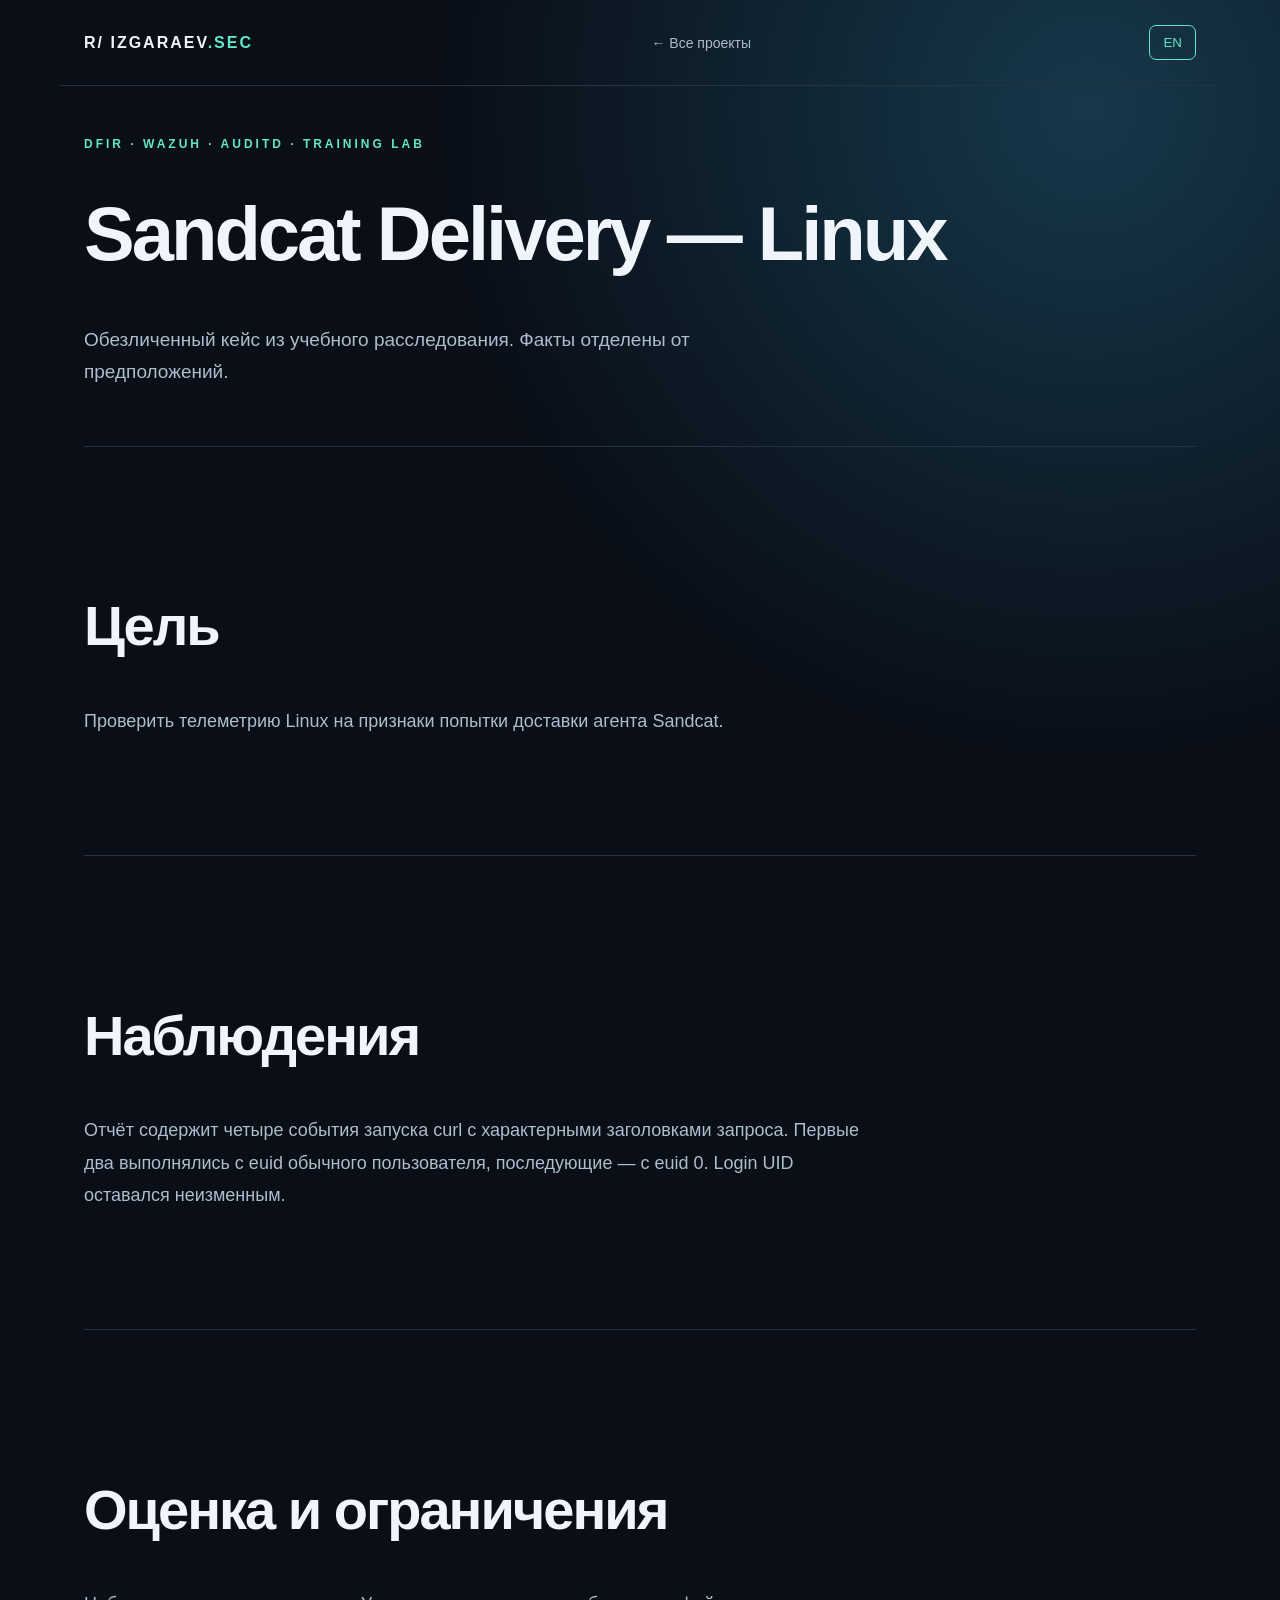
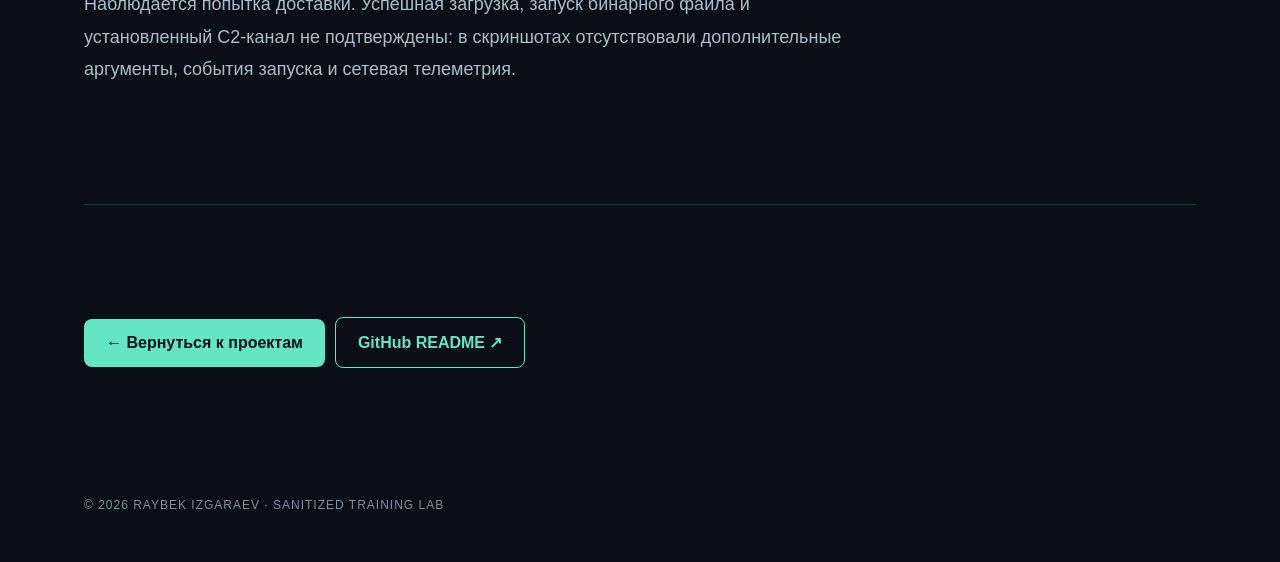
==== projects/linux-sandcat/index.html @ 3a31ad46 "Add bilingual HTML case study for linux-sandcat" ====
<!doctype html><html lang="ru"><head><meta charset="utf-8"><meta name="viewport" content="width=device-width,initial-scale=1"><title>Sandcat Delivery — Linux | Raybek Izgaraev</title><link rel="stylesheet" href="../../assets/style.css"></head><body><header><a class="brand" href="../../index.html">R/ IZGARAEV<span>.SEC</span></a><nav><a href="../../index.html#projects" data-ru="← Все проекты" data-en="← All projects">← Все проекты</a></nav><button id="lang" aria-label="Switch language">EN</button></header><main><div class="hero" style="min-height:360px"><p class="eyebrow">DFIR · WAZUH · AUDITD · TRAINING LAB</p><h1 style="font-size:clamp(40px,6vw,76px);letter-spacing:-3px;line-height:1.08">Sandcat Delivery — Linux</h1><p class="lead" data-ru="Обезличенный кейс из учебного расследования. Факты отделены от предположений." data-en="Sanitized training investigation. Observations are separated from assumptions.">Обезличенный кейс из учебного расследования. Факты отделены от предположений.</p></div><section><h2 data-ru="Цель" data-en="Objective">Цель</h2><p data-ru="Проверить телеметрию Linux на признаки попытки доставки агента Sandcat." data-en="Review Linux telemetry for indications of Sandcat delivery.">Проверить телеметрию Linux на признаки попытки доставки агента Sandcat.</p></section><section><h2 data-ru="Наблюдения" data-en="Observations">Наблюдения</h2><p data-ru="Отчёт содержит четыре события запуска curl с характерными заголовками запроса. Первые два выполнялись с euid обычного пользователя, последующие — с euid 0. Login UID оставался неизменным." data-en="The report documented four curl executions with Sandcat-related headers. Two had a regular-user effective UID and two had effective UID 0, with the login UID unchanged.">Отчёт содержит четыре события запуска curl с характерными заголовками запроса. Первые два выполнялись с euid обычного пользователя, последующие — с euid 0. Login UID оставался неизменным.</p></section><section><h2 data-ru="Оценка и ограничения" data-en="Assessment and limitations">Оценка и ограничения</h2><p data-ru="Наблюдается попытка доставки. Успешная загрузка, запуск бинарного файла и установленный C2-канал не подтверждены: в скриншотах отсутствовали дополнительные аргументы, события запуска и сетевая телеметрия." data-en="The evidence supports attempted delivery, not confirmed successful download, binary execution or an established C2 channel. Additional arguments, execution events and network telemetry were not present in the screenshots.">Наблюдается попытка доставки. Успешная загрузка, запуск бинарного файла и установленный C2-канал не подтверждены: в скриншотах отсутствовали дополнительные аргументы, события запуска и сетевая телеметрия.</p></section><section><a class="button" href="../../index.html#projects" data-ru="← Вернуться к проектам" data-en="← Back to projects">← Вернуться к проектам</a><a class="button secondary" href="https://github.com/Raibek012/cybersecurity-portfolio/blob/main/projects/linux-sandcat/README.md" target="_blank" rel="noopener">GitHub README ↗</a></section></main><footer>© 2026 RAYBEK IZGARAEV · SANITIZED TRAINING LAB</footer><script src="../../assets/site.js"></script></body></html>
---- assets/style.css ----
:root{color-scheme:dark;font-family:Inter,Segoe UI,Arial,sans-serif;background:#090e17;color:#f0f5fb;scroll-behavior:smooth}*{box-sizing:border-box}body{margin:0;background:radial-gradient(circle at 85% 5%,#16384a 0,transparent 28%),#090e17}a{color:inherit;text-decoration:none}header{max-width:1160px;margin:auto;padding:25px 24px;display:flex;align-items:center;justify-content:space-between;gap:16px;border-bottom:1px solid #273440}.brand{font-weight:900;letter-spacing:2px}.brand span,em,.eyebrow,.card b{color:#62e6c6}nav{display:flex;gap:23px;font-size:14px;color:#aebcc9}nav a:hover,a:hover{color:#62e6c6}button{background:transparent;border:1px solid #62e6c6;border-radius:7px;color:#62e6c6;padding:9px 13px;cursor:pointer}main{max-width:1160px;margin:auto;padding:0 24px}.hero{min-height:650px;display:flex;flex-direction:column;align-items:flex-start;justify-content:center}h1{font-size:clamp(64px,10vw,132px);line-height:.92;letter-spacing:-6px;margin:30px 0}em{font-style:normal}h2{font-size:clamp(32px,5vw,56px);letter-spacing:-2px;max-width:740px}.eyebrow{font-size:12px;letter-spacing:3px;font-weight:700}.role{font-size:clamp(16px,2.3vw,24px);font-weight:700}.lead{font-size:19px;line-height:1.7;max-width:680px;color:#acbdcc}.button{display:inline-block;margin:12px 10px 0 0;padding:15px 22px;border-radius:8px;background:#62e6c6;color:#09121b;font-weight:800}.button.secondary{background:transparent;color:#62e6c6;border:1px solid #62e6c6}section:not(.hero){padding:100px 0;border-top:1px solid #243342}section>p:not(.eyebrow){color:#acbdcc;line-height:1.8;max-width:780px;font-size:18px}.note{font-size:14px!important}.cards{display:grid;grid-template-columns:repeat(2,minmax(0,1fr));gap:18px}.card{border:1px solid #2a4250;background:#111d29;border-radius:13px;padding:30px;min-height:260px;display:flex;flex-direction:column;transition:transform .2s,border-color .2s}.card:hover{transform:translateY(-4px);border-color:#62e6c6}.card small{color:#62e6c6;letter-spacing:2px}.card h3{font-size:25px}.card p{color:#adbecd;line-height:1.6;flex:1}.card b{font-size:12px;letter-spacing:2px}.skills{display:grid;grid-template-columns:repeat(3,1fr);gap:18px}.skills p{padding:22px;border:1px solid #2a4250;border-radius:10px;line-height:1.8}footer{max-width:1160px;margin:auto;padding:30px 24px 50px;color:#7e91a0;font-size:12px;letter-spacing:1px}@media(max-width:720px){header{flex-wrap:wrap}nav{order:3;width:100%;justify-content:space-between;gap:8px;font-size:12px}h1{letter-spacing:-3px}.hero{min-height:550px}.cards,.skills{grid-template-columns:1fr}section:not(.hero){padding:65px 0}}
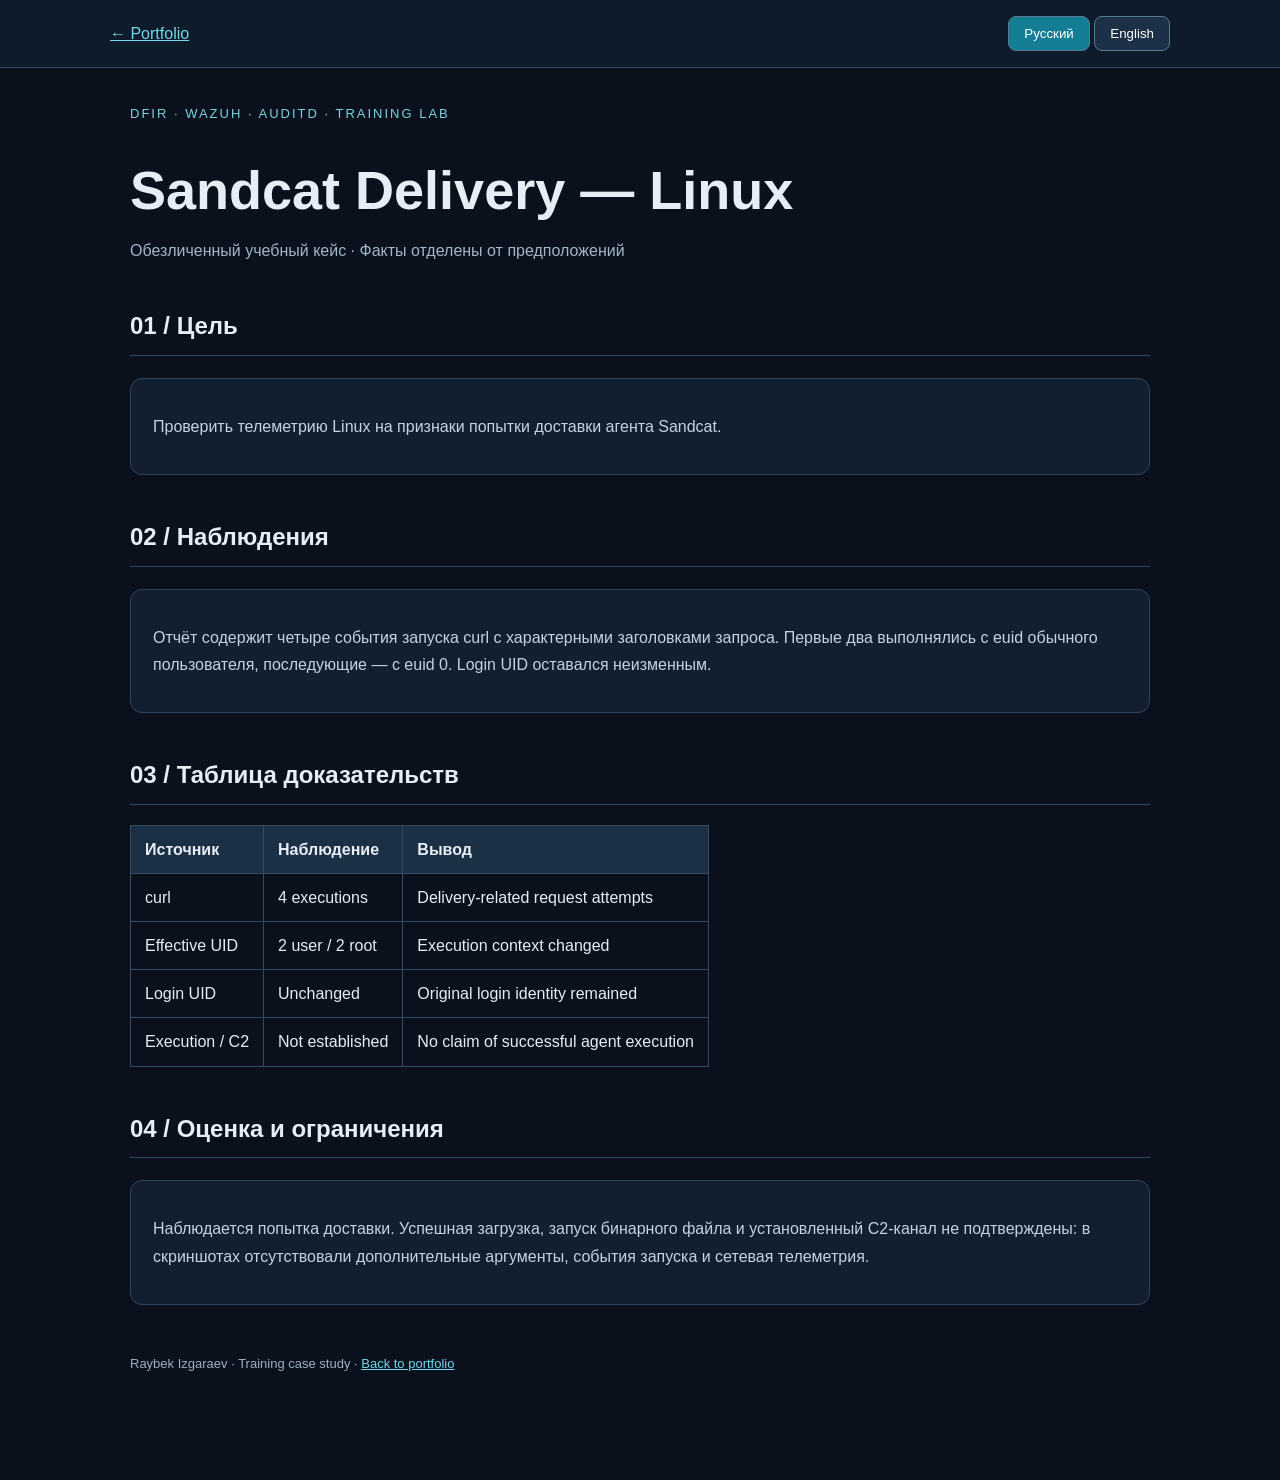
==== commit 9d8c8446: "Match Sandcat Delivery — Linux layout to bilingual Secure Enterprise Network case study" ====
--- a/projects/linux-sandcat/index.html
+++ b/projects/linux-sandcat/index.html
@@ -1 +1,3 @@
-<!doctype html><html lang="ru"><head><meta charset="utf-8"><meta name="viewport" content="width=device-width,initial-scale=1"><title>Sandcat Delivery — Linux | Raybek Izgaraev</title><link rel="stylesheet" href="../../assets/style.css"></head><body><header><a class="brand" href="../../index.html">R/ IZGARAEV<span>.SEC</span></a><nav><a href="../../index.html#projects" data-ru="← Все проекты" data-en="← All projects">← Все проекты</a></nav><button id="lang" aria-label="Switch language">EN</button></header><main><div class="hero" style="min-height:360px"><p class="eyebrow">DFIR · WAZUH · AUDITD · TRAINING LAB</p><h1 style="font-size:clamp(40px,6vw,76px);letter-spacing:-3px;line-height:1.08">Sandcat Delivery — Linux</h1><p class="lead" data-ru="Обезличенный кейс из учебного расследования. Факты отделены от предположений." data-en="Sanitized training investigation. Observations are separated from assumptions.">Обезличенный кейс из учебного расследования. Факты отделены от предположений.</p></div><section><h2 data-ru="Цель" data-en="Objective">Цель</h2><p data-ru="Проверить телеметрию Linux на признаки попытки доставки агента Sandcat." data-en="Review Linux telemetry for indications of Sandcat delivery.">Проверить телеметрию Linux на признаки попытки доставки агента Sandcat.</p></section><section><h2 data-ru="Наблюдения" data-en="Observations">Наблюдения</h2><p data-ru="Отчёт содержит четыре события запуска curl с характерными заголовками запроса. Первые два выполнялись с euid обычного пользователя, последующие — с euid 0. Login UID оставался неизменным." data-en="The report documented four curl executions with Sandcat-related headers. Two had a regular-user effective UID and two had effective UID 0, with the login UID unchanged.">Отчёт содержит четыре события запуска curl с характерными заголовками запроса. Первые два выполнялись с euid обычного пользователя, последующие — с euid 0. Login UID оставался неизменным.</p></section><section><h2 data-ru="Оценка и ограничения" data-en="Assessment and limitations">Оценка и ограничения</h2><p data-ru="Наблюдается попытка доставки. Успешная загрузка, запуск бинарного файла и установленный C2-канал не подтверждены: в скриншотах отсутствовали дополнительные аргументы, события запуска и сетевая телеметрия." data-en="The evidence supports attempted delivery, not confirmed successful download, binary execution or an established C2 channel. Additional arguments, execution events and network telemetry were not present in the screenshots.">Наблюдается попытка доставки. Успешная загрузка, запуск бинарного файла и установленный C2-канал не подтверждены: в скриншотах отсутствовали дополнительные аргументы, события запуска и сетевая телеметрия.</p></section><section><a class="button" href="../../index.html#projects" data-ru="← Вернуться к проектам" data-en="← Back to projects">← Вернуться к проектам</a><a class="button secondary" href="https://github.com/Raibek012/cybersecurity-portfolio/blob/main/projects/linux-sandcat/README.md" target="_blank" rel="noopener">GitHub README ↗</a></section></main><footer>© 2026 RAYBEK IZGARAEV · SANITIZED TRAINING LAB</footer><script src="../../assets/site.js"></script></body></html>+<!doctype html><html lang="ru"><head><meta charset="utf-8"><meta name="viewport" content="width=device-width,initial-scale=1"><title>Sandcat Delivery — Linux | Raibek012</title><style>
+:root{color-scheme:dark;font-family:Inter,Segoe UI,Arial,sans-serif;background:#0a111d;color:#e6edf5}*{box-sizing:border-box}body{margin:0}header{position:sticky;top:0;background:#101c2cee;border-bottom:1px solid #33455c;padding:16px max(20px,calc((100vw - 1060px)/2));display:flex;align-items:center;justify-content:space-between;gap:16px;z-index:2}a{color:#70d9eb}button{background:#1c3047;color:white;border:1px solid #587b90;border-radius:8px;padding:9px 15px;cursor:pointer}button.active{background:#147f94}main{max-width:1060px;margin:35px auto;padding:0 20px 70px;line-height:1.7}h1{font-size:clamp(32px,5vw,54px);line-height:1.1;margin-bottom:12px}h2{margin-top:42px;border-bottom:1px solid #30465b;padding-bottom:8px}h3{margin-top:26px}p{color:#c5d2df}.eyebrow{color:#79d4df;font-size:13px;letter-spacing:2px;text-transform:uppercase}.muted{color:#a2b6c8}.panel{border:1px solid #30465b;border-radius:12px;padding:18px 22px;background:#111f30;margin:22px 0}table{border-collapse:collapse;display:block;overflow-x:auto;width:100%}th,td{border:1px solid #344b61;padding:10px 14px;text-align:left}th{background:#1b3045}code{background:#21364b;padding:2px 5px;border-radius:4px}section[hidden]{display:none}.links{display:flex;flex-wrap:wrap;gap:12px}.links a{border:1px solid #426178;border-radius:8px;padding:9px 14px;text-decoration:none}footer{margin-top:48px;color:#9cb0c1;font-size:13px}li{margin:7px 0}
+</style></head><body><header><a href="../../index.html#projects">← Portfolio</a><div><button id="ru" class="active" onclick="lang('ru')">Русский</button> <button id="en" onclick="lang('en')">English</button></div></header><main><div class="eyebrow">DFIR · WAZUH · AUDITD · TRAINING LAB</div><h1>Sandcat Delivery — Linux</h1><section id="content-ru"><p class="muted">Обезличенный учебный кейс · Факты отделены от предположений</p><h2>01 / Цель</h2><div class="panel"><p>Проверить телеметрию Linux на признаки попытки доставки агента Sandcat.</p></div><h2>02 / Наблюдения</h2><div class="panel"><p>Отчёт содержит четыре события запуска curl с характерными заголовками запроса. Первые два выполнялись с euid обычного пользователя, последующие — с euid 0. Login UID оставался неизменным.</p></div><h2>03 / Таблица доказательств</h2><table><thead><tr><th>Источник</th><th>Наблюдение</th><th>Вывод</th></tr></thead><tbody><tr><td>curl</td><td>4 executions</td><td>Delivery-related request attempts</td></tr><tr><td>Effective UID</td><td>2 user / 2 root</td><td>Execution context changed</td></tr><tr><td>Login UID</td><td>Unchanged</td><td>Original login identity remained</td></tr><tr><td>Execution / C2</td><td>Not established</td><td>No claim of successful agent execution</td></tr></tbody></table><h2>04 / Оценка и ограничения</h2><div class="panel"><p>Наблюдается попытка доставки. Успешная загрузка, запуск бинарного файла и установленный C2-канал не подтверждены: в скриншотах отсутствовали дополнительные аргументы, события запуска и сетевая телеметрия.</p></div></section><section id="content-en" hidden><p class="muted">Sanitized training case study · Observations separated from assumptions</p><h2>01 / Objective</h2><div class="panel"><p>Review Linux telemetry for indications of Sandcat delivery.</p></div><h2>02 / Observations</h2><div class="panel"><p>The report documented four curl executions with Sandcat-related headers. Two had a regular-user effective UID and two had effective UID 0, with the login UID unchanged.</p></div><h2>03 / Evidence matrix</h2><table><thead><tr><th>Source</th><th>Observation</th><th>Assessment</th></tr></thead><tbody><tr><td>curl</td><td>4 executions</td><td>Delivery-related request attempts</td></tr><tr><td>Effective UID</td><td>2 user / 2 root</td><td>Execution context changed</td></tr><tr><td>Login UID</td><td>Unchanged</td><td>Original login identity remained</td></tr><tr><td>Execution / C2</td><td>Not established</td><td>No claim of successful agent execution</td></tr></tbody></table><h2>04 / Assessment and limitations</h2><div class="panel"><p>The evidence supports attempted delivery, not confirmed successful download, binary execution or an established C2 channel. Additional arguments, execution events and network telemetry were not present in the screenshots.</p></div></section><footer>Raybek Izgaraev · Training case study · <a href="../../index.html#projects">Back to portfolio</a></footer></main><script>function lang(l){document.getElementById('content-ru').hidden=l!=='ru';document.getElementById('content-en').hidden=l!=='en';document.getElementById('ru').classList.toggle('active',l==='ru');document.getElementById('en').classList.toggle('active',l==='en');document.documentElement.lang=l}</script></body></html>
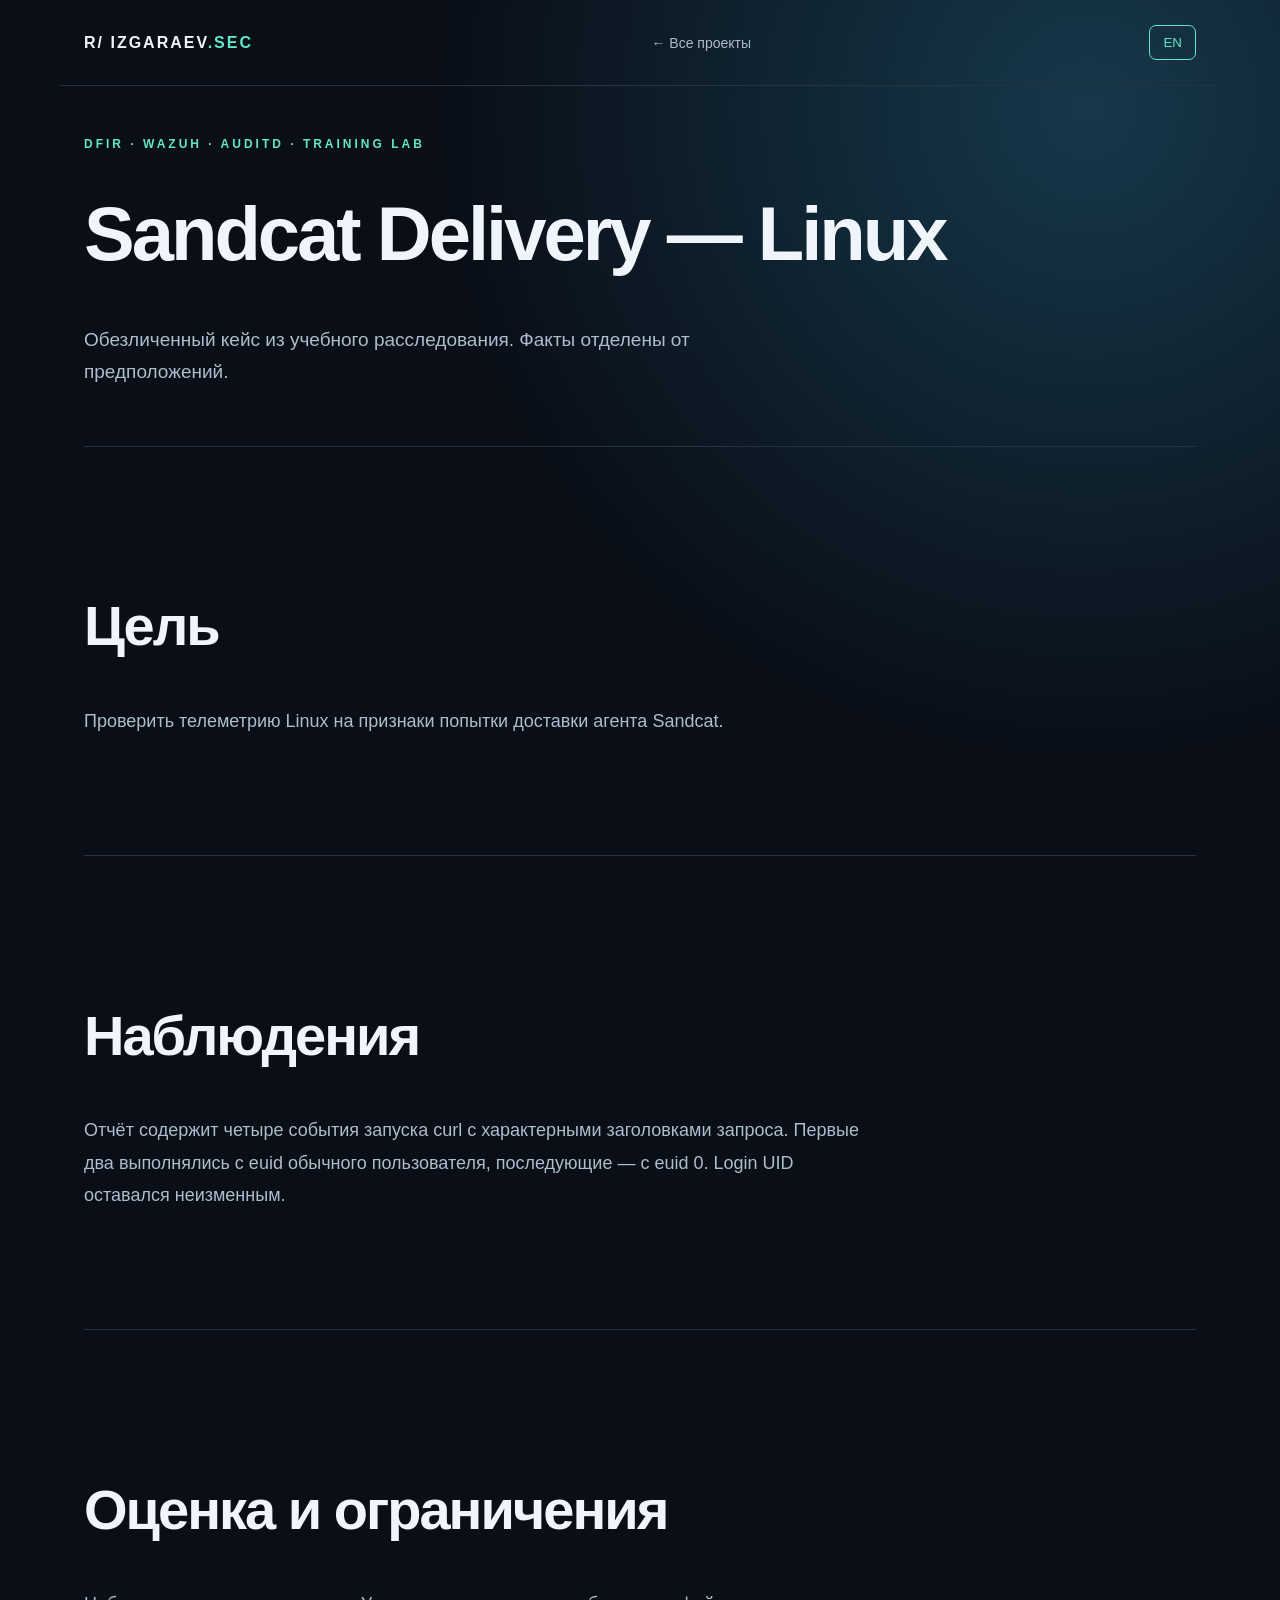
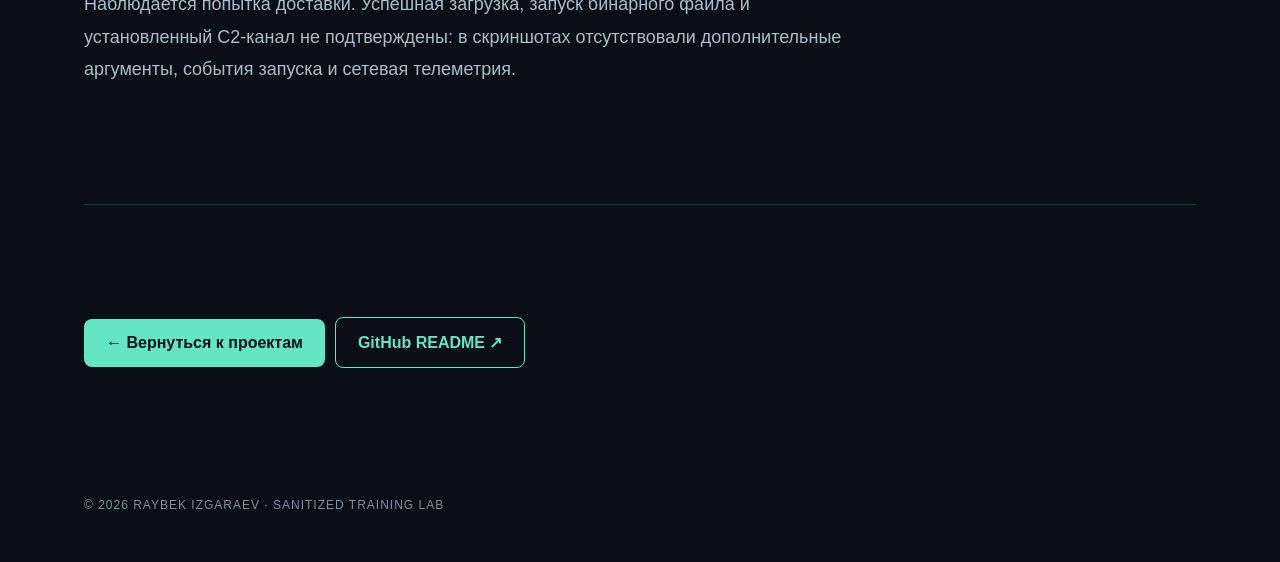
==== commit d69e2477: "Restore original portfolio layout and project navigation" ====
--- a/projects/linux-sandcat/index.html
+++ b/projects/linux-sandcat/index.html
@@ -1,3 +1 @@
-<!doctype html><html lang="ru"><head><meta charset="utf-8"><meta name="viewport" content="width=device-width,initial-scale=1"><title>Sandcat Delivery — Linux | Raibek012</title><style>
-:root{color-scheme:dark;font-family:Inter,Segoe UI,Arial,sans-serif;background:#0a111d;color:#e6edf5}*{box-sizing:border-box}body{margin:0}header{position:sticky;top:0;background:#101c2cee;border-bottom:1px solid #33455c;padding:16px max(20px,calc((100vw - 1060px)/2));display:flex;align-items:center;justify-content:space-between;gap:16px;z-index:2}a{color:#70d9eb}button{background:#1c3047;color:white;border:1px solid #587b90;border-radius:8px;padding:9px 15px;cursor:pointer}button.active{background:#147f94}main{max-width:1060px;margin:35px auto;padding:0 20px 70px;line-height:1.7}h1{font-size:clamp(32px,5vw,54px);line-height:1.1;margin-bottom:12px}h2{margin-top:42px;border-bottom:1px solid #30465b;padding-bottom:8px}h3{margin-top:26px}p{color:#c5d2df}.eyebrow{color:#79d4df;font-size:13px;letter-spacing:2px;text-transform:uppercase}.muted{color:#a2b6c8}.panel{border:1px solid #30465b;border-radius:12px;padding:18px 22px;background:#111f30;margin:22px 0}table{border-collapse:collapse;display:block;overflow-x:auto;width:100%}th,td{border:1px solid #344b61;padding:10px 14px;text-align:left}th{background:#1b3045}code{background:#21364b;padding:2px 5px;border-radius:4px}section[hidden]{display:none}.links{display:flex;flex-wrap:wrap;gap:12px}.links a{border:1px solid #426178;border-radius:8px;padding:9px 14px;text-decoration:none}footer{margin-top:48px;color:#9cb0c1;font-size:13px}li{margin:7px 0}
-</style></head><body><header><a href="../../index.html#projects">← Portfolio</a><div><button id="ru" class="active" onclick="lang('ru')">Русский</button> <button id="en" onclick="lang('en')">English</button></div></header><main><div class="eyebrow">DFIR · WAZUH · AUDITD · TRAINING LAB</div><h1>Sandcat Delivery — Linux</h1><section id="content-ru"><p class="muted">Обезличенный учебный кейс · Факты отделены от предположений</p><h2>01 / Цель</h2><div class="panel"><p>Проверить телеметрию Linux на признаки попытки доставки агента Sandcat.</p></div><h2>02 / Наблюдения</h2><div class="panel"><p>Отчёт содержит четыре события запуска curl с характерными заголовками запроса. Первые два выполнялись с euid обычного пользователя, последующие — с euid 0. Login UID оставался неизменным.</p></div><h2>03 / Таблица доказательств</h2><table><thead><tr><th>Источник</th><th>Наблюдение</th><th>Вывод</th></tr></thead><tbody><tr><td>curl</td><td>4 executions</td><td>Delivery-related request attempts</td></tr><tr><td>Effective UID</td><td>2 user / 2 root</td><td>Execution context changed</td></tr><tr><td>Login UID</td><td>Unchanged</td><td>Original login identity remained</td></tr><tr><td>Execution / C2</td><td>Not established</td><td>No claim of successful agent execution</td></tr></tbody></table><h2>04 / Оценка и ограничения</h2><div class="panel"><p>Наблюдается попытка доставки. Успешная загрузка, запуск бинарного файла и установленный C2-канал не подтверждены: в скриншотах отсутствовали дополнительные аргументы, события запуска и сетевая телеметрия.</p></div></section><section id="content-en" hidden><p class="muted">Sanitized training case study · Observations separated from assumptions</p><h2>01 / Objective</h2><div class="panel"><p>Review Linux telemetry for indications of Sandcat delivery.</p></div><h2>02 / Observations</h2><div class="panel"><p>The report documented four curl executions with Sandcat-related headers. Two had a regular-user effective UID and two had effective UID 0, with the login UID unchanged.</p></div><h2>03 / Evidence matrix</h2><table><thead><tr><th>Source</th><th>Observation</th><th>Assessment</th></tr></thead><tbody><tr><td>curl</td><td>4 executions</td><td>Delivery-related request attempts</td></tr><tr><td>Effective UID</td><td>2 user / 2 root</td><td>Execution context changed</td></tr><tr><td>Login UID</td><td>Unchanged</td><td>Original login identity remained</td></tr><tr><td>Execution / C2</td><td>Not established</td><td>No claim of successful agent execution</td></tr></tbody></table><h2>04 / Assessment and limitations</h2><div class="panel"><p>The evidence supports attempted delivery, not confirmed successful download, binary execution or an established C2 channel. Additional arguments, execution events and network telemetry were not present in the screenshots.</p></div></section><footer>Raybek Izgaraev · Training case study · <a href="../../index.html#projects">Back to portfolio</a></footer></main><script>function lang(l){document.getElementById('content-ru').hidden=l!=='ru';document.getElementById('content-en').hidden=l!=='en';document.getElementById('ru').classList.toggle('active',l==='ru');document.getElementById('en').classList.toggle('active',l==='en');document.documentElement.lang=l}</script></body></html>+<!doctype html><html lang="ru"><head><meta charset="utf-8"><meta name="viewport" content="width=device-width,initial-scale=1"><title>Sandcat Delivery — Linux | Raybek Izgaraev</title><link rel="stylesheet" href="../../assets/style.css"></head><body><header><a class="brand" href="../../index.html">R/ IZGARAEV<span>.SEC</span></a><nav><a href="../../index.html#projects" data-ru="← Все проекты" data-en="← All projects">← Все проекты</a></nav><button id="lang" aria-label="Switch language">EN</button></header><main><div class="hero" style="min-height:360px"><p class="eyebrow">DFIR · WAZUH · AUDITD · TRAINING LAB</p><h1 style="font-size:clamp(40px,6vw,76px);letter-spacing:-3px;line-height:1.08">Sandcat Delivery — Linux</h1><p class="lead" data-ru="Обезличенный кейс из учебного расследования. Факты отделены от предположений." data-en="Sanitized training investigation. Observations are separated from assumptions.">Обезличенный кейс из учебного расследования. Факты отделены от предположений.</p></div><section><h2 data-ru="Цель" data-en="Objective">Цель</h2><p data-ru="Проверить телеметрию Linux на признаки попытки доставки агента Sandcat." data-en="Review Linux telemetry for indications of Sandcat delivery.">Проверить телеметрию Linux на признаки попытки доставки агента Sandcat.</p></section><section><h2 data-ru="Наблюдения" data-en="Observations">Наблюдения</h2><p data-ru="Отчёт содержит четыре события запуска curl с характерными заголовками запроса. Первые два выполнялись с euid обычного пользователя, последующие — с euid 0. Login UID оставался неизменным." data-en="The report documented four curl executions with Sandcat-related headers. Two had a regular-user effective UID and two had effective UID 0, with the login UID unchanged.">Отчёт содержит четыре события запуска curl с характерными заголовками запроса. Первые два выполнялись с euid обычного пользователя, последующие — с euid 0. Login UID оставался неизменным.</p></section><section><h2 data-ru="Оценка и ограничения" data-en="Assessment and limitations">Оценка и ограничения</h2><p data-ru="Наблюдается попытка доставки. Успешная загрузка, запуск бинарного файла и установленный C2-канал не подтверждены: в скриншотах отсутствовали дополнительные аргументы, события запуска и сетевая телеметрия." data-en="The evidence supports attempted delivery, not confirmed successful download, binary execution or an established C2 channel. Additional arguments, execution events and network telemetry were not present in the screenshots.">Наблюдается попытка доставки. Успешная загрузка, запуск бинарного файла и установленный C2-канал не подтверждены: в скриншотах отсутствовали дополнительные аргументы, события запуска и сетевая телеметрия.</p></section><section><a class="button" href="../../index.html#projects" data-ru="← Вернуться к проектам" data-en="← Back to projects">← Вернуться к проектам</a><a class="button secondary" href="https://github.com/Raibek012/cybersecurity-portfolio/blob/main/projects/linux-sandcat/README.md" target="_blank" rel="noopener">GitHub README ↗</a></section></main><footer>© 2026 RAYBEK IZGARAEV · SANITIZED TRAINING LAB</footer><script src="../../assets/site.js"></script></body></html>
--- a/assets/style.css
+++ b/assets/style.css
@@ -0,0 +1 @@
+:root{color-scheme:dark;font-family:Inter,Segoe UI,Arial,sans-serif;background:#090e17;color:#f0f5fb;scroll-behavior:smooth}*{box-sizing:border-box}body{margin:0;background:radial-gradient(circle at 85% 5%,#16384a 0,transparent 28%),#090e17}a{color:inherit;text-decoration:none}header{max-width:1160px;margin:auto;padding:25px 24px;display:flex;align-items:center;justify-content:space-between;gap:16px;border-bottom:1px solid #273440}.brand{font-weight:900;letter-spacing:2px}.brand span,em,.eyebrow,.card b{color:#62e6c6}nav{display:flex;gap:23px;font-size:14px;color:#aebcc9}nav a:hover,a:hover{color:#62e6c6}button{background:transparent;border:1px solid #62e6c6;border-radius:7px;color:#62e6c6;padding:9px 13px;cursor:pointer}main{max-width:1160px;margin:auto;padding:0 24px}.hero{min-height:650px;display:flex;flex-direction:column;align-items:flex-start;justify-content:center}h1{font-size:clamp(64px,10vw,132px);line-height:.92;letter-spacing:-6px;margin:30px 0}em{font-style:normal}h2{font-size:clamp(32px,5vw,56px);letter-spacing:-2px;max-width:740px}.eyebrow{font-size:12px;letter-spacing:3px;font-weight:700}.role{font-size:clamp(16px,2.3vw,24px);font-weight:700}.lead{font-size:19px;line-height:1.7;max-width:680px;color:#acbdcc}.button{display:inline-block;margin:12px 10px 0 0;padding:15px 22px;border-radius:8px;background:#62e6c6;color:#09121b;font-weight:800}.button.secondary{background:transparent;color:#62e6c6;border:1px solid #62e6c6}section:not(.hero){padding:100px 0;border-top:1px solid #243342}section>p:not(.eyebrow){color:#acbdcc;line-height:1.8;max-width:780px;font-size:18px}.note{font-size:14px!important}.cards{display:grid;grid-template-columns:repeat(2,minmax(0,1fr));gap:18px}.card{border:1px solid #2a4250;background:#111d29;border-radius:13px;padding:30px;min-height:260px;display:flex;flex-direction:column;transition:transform .2s,border-color .2s}.card:hover{transform:translateY(-4px);border-color:#62e6c6}.card small{color:#62e6c6;letter-spacing:2px}.card h3{font-size:25px}.card p{color:#adbecd;line-height:1.6;flex:1}.card b{font-size:12px;letter-spacing:2px}.skills{display:grid;grid-template-columns:repeat(3,1fr);gap:18px}.skills p{padding:22px;border:1px solid #2a4250;border-radius:10px;line-height:1.8}footer{max-width:1160px;margin:auto;padding:30px 24px 50px;color:#7e91a0;font-size:12px;letter-spacing:1px}@media(max-width:720px){header{flex-wrap:wrap}nav{order:3;width:100%;justify-content:space-between;gap:8px;font-size:12px}h1{letter-spacing:-3px}.hero{min-height:550px}.cards,.skills{grid-template-columns:1fr}section:not(.hero){padding:65px 0}}
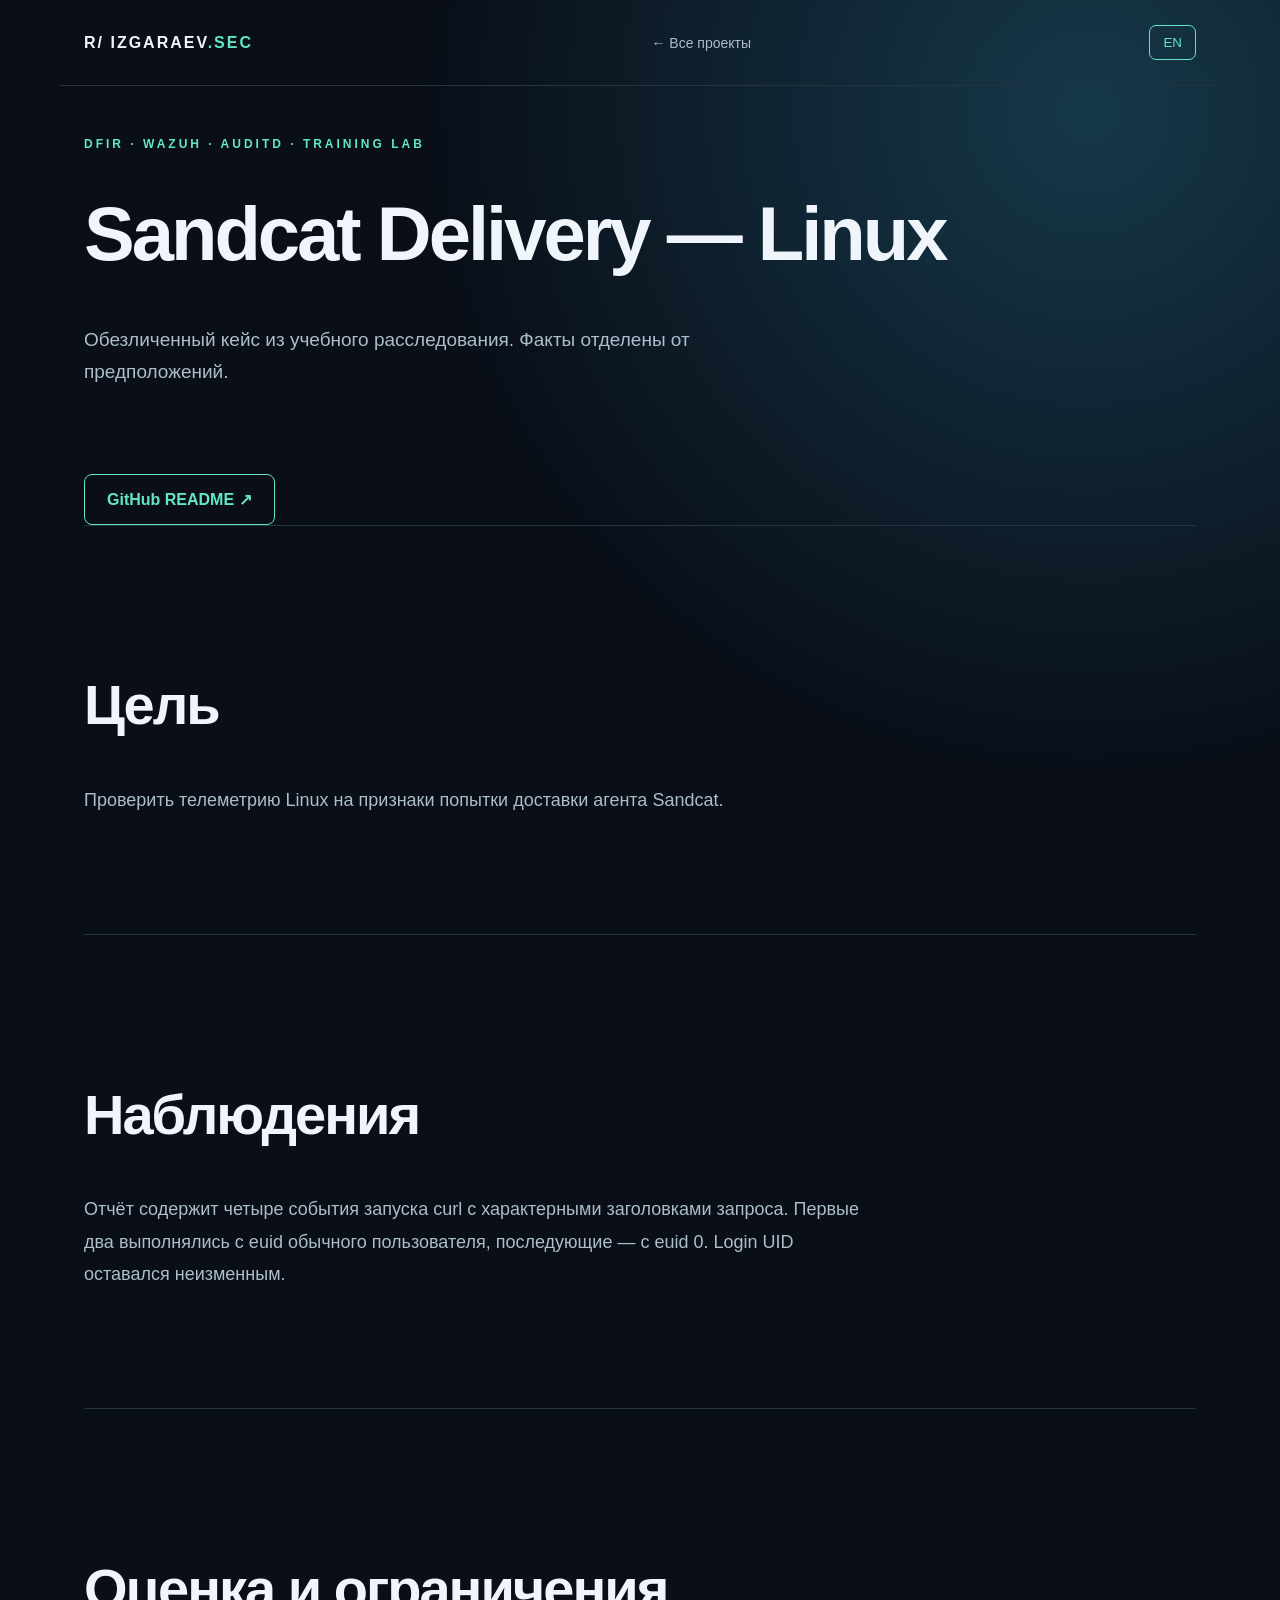
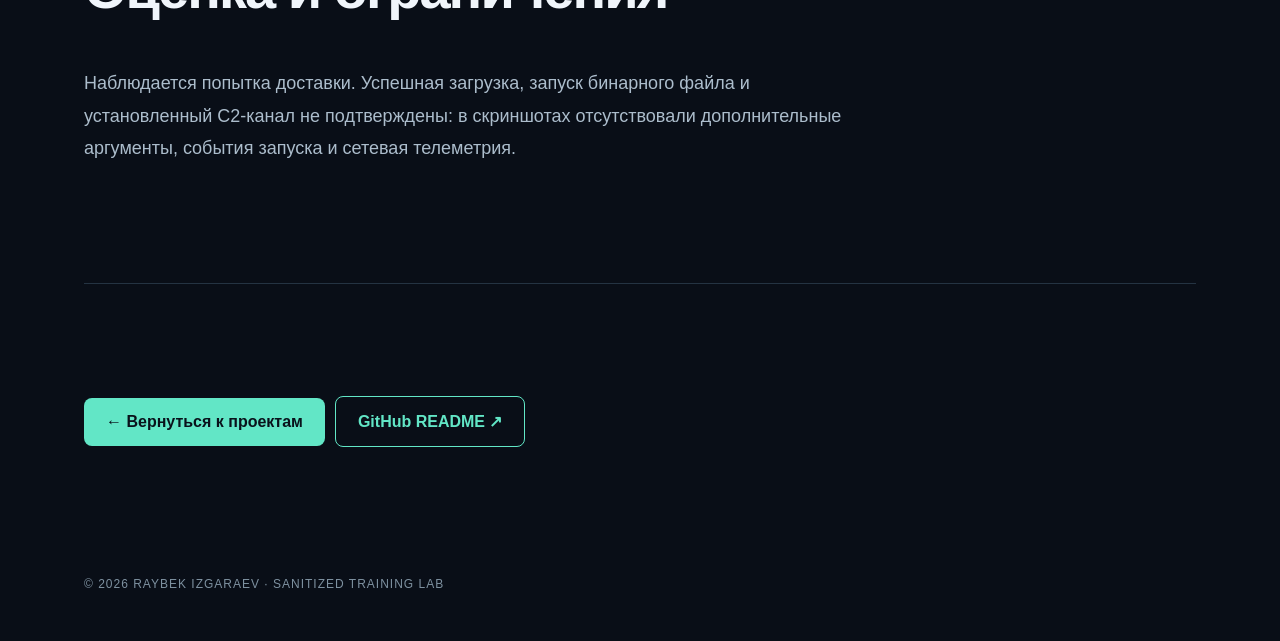
==== commit a37f7c5d: "Restore visible README button at top of case study" ====
--- a/projects/linux-sandcat/index.html
+++ b/projects/linux-sandcat/index.html
@@ -1 +1 @@
-<!doctype html><html lang="ru"><head><meta charset="utf-8"><meta name="viewport" content="width=device-width,initial-scale=1"><title>Sandcat Delivery — Linux | Raybek Izgaraev</title><link rel="stylesheet" href="../../assets/style.css"></head><body><header><a class="brand" href="../../index.html">R/ IZGARAEV<span>.SEC</span></a><nav><a href="../../index.html#projects" data-ru="← Все проекты" data-en="← All projects">← Все проекты</a></nav><button id="lang" aria-label="Switch language">EN</button></header><main><div class="hero" style="min-height:360px"><p class="eyebrow">DFIR · WAZUH · AUDITD · TRAINING LAB</p><h1 style="font-size:clamp(40px,6vw,76px);letter-spacing:-3px;line-height:1.08">Sandcat Delivery — Linux</h1><p class="lead" data-ru="Обезличенный кейс из учебного расследования. Факты отделены от предположений." data-en="Sanitized training investigation. Observations are separated from assumptions.">Обезличенный кейс из учебного расследования. Факты отделены от предположений.</p></div><section><h2 data-ru="Цель" data-en="Objective">Цель</h2><p data-ru="Проверить телеметрию Linux на признаки попытки доставки агента Sandcat." data-en="Review Linux telemetry for indications of Sandcat delivery.">Проверить телеметрию Linux на признаки попытки доставки агента Sandcat.</p></section><section><h2 data-ru="Наблюдения" data-en="Observations">Наблюдения</h2><p data-ru="Отчёт содержит четыре события запуска curl с характерными заголовками запроса. Первые два выполнялись с euid обычного пользователя, последующие — с euid 0. Login UID оставался неизменным." data-en="The report documented four curl executions with Sandcat-related headers. Two had a regular-user effective UID and two had effective UID 0, with the login UID unchanged.">Отчёт содержит четыре события запуска curl с характерными заголовками запроса. Первые два выполнялись с euid обычного пользователя, последующие — с euid 0. Login UID оставался неизменным.</p></section><section><h2 data-ru="Оценка и ограничения" data-en="Assessment and limitations">Оценка и ограничения</h2><p data-ru="Наблюдается попытка доставки. Успешная загрузка, запуск бинарного файла и установленный C2-канал не подтверждены: в скриншотах отсутствовали дополнительные аргументы, события запуска и сетевая телеметрия." data-en="The evidence supports attempted delivery, not confirmed successful download, binary execution or an established C2 channel. Additional arguments, execution events and network telemetry were not present in the screenshots.">Наблюдается попытка доставки. Успешная загрузка, запуск бинарного файла и установленный C2-канал не подтверждены: в скриншотах отсутствовали дополнительные аргументы, события запуска и сетевая телеметрия.</p></section><section><a class="button" href="../../index.html#projects" data-ru="← Вернуться к проектам" data-en="← Back to projects">← Вернуться к проектам</a><a class="button secondary" href="https://github.com/Raibek012/cybersecurity-portfolio/blob/main/projects/linux-sandcat/README.md" target="_blank" rel="noopener">GitHub README ↗</a></section></main><footer>© 2026 RAYBEK IZGARAEV · SANITIZED TRAINING LAB</footer><script src="../../assets/site.js"></script></body></html>+<!doctype html><html lang="ru"><head><meta charset="utf-8"><meta name="viewport" content="width=device-width,initial-scale=1"><title>Sandcat Delivery — Linux | Raybek Izgaraev</title><link rel="stylesheet" href="../../assets/style.css"></head><body><header><a class="brand" href="../../index.html">R/ IZGARAEV<span>.SEC</span></a><nav><a href="../../index.html#projects" data-ru="← Все проекты" data-en="← All projects">← Все проекты</a></nav><button id="lang" aria-label="Switch language">EN</button></header><main><div class="hero" style="min-height:360px"><p class="eyebrow">DFIR · WAZUH · AUDITD · TRAINING LAB</p><h1 style="font-size:clamp(40px,6vw,76px);letter-spacing:-3px;line-height:1.08">Sandcat Delivery — Linux</h1><p class="lead" data-ru="Обезличенный кейс из учебного расследования. Факты отделены от предположений." data-en="Sanitized training investigation. Observations are separated from assumptions.">Обезличенный кейс из учебного расследования. Факты отделены от предположений.</p></div><div style="padding:16px 0 0"><a class="button secondary" href="https://github.com/Raibek012/cybersecurity-portfolio/blob/main/projects/linux-sandcat/README.md" target="_blank" rel="noopener">GitHub README ↗</a></div><section><h2 data-ru="Цель" data-en="Objective">Цель</h2><p data-ru="Проверить телеметрию Linux на признаки попытки доставки агента Sandcat." data-en="Review Linux telemetry for indications of Sandcat delivery.">Проверить телеметрию Linux на признаки попытки доставки агента Sandcat.</p></section><section><h2 data-ru="Наблюдения" data-en="Observations">Наблюдения</h2><p data-ru="Отчёт содержит четыре события запуска curl с характерными заголовками запроса. Первые два выполнялись с euid обычного пользователя, последующие — с euid 0. Login UID оставался неизменным." data-en="The report documented four curl executions with Sandcat-related headers. Two had a regular-user effective UID and two had effective UID 0, with the login UID unchanged.">Отчёт содержит четыре события запуска curl с характерными заголовками запроса. Первые два выполнялись с euid обычного пользователя, последующие — с euid 0. Login UID оставался неизменным.</p></section><section><h2 data-ru="Оценка и ограничения" data-en="Assessment and limitations">Оценка и ограничения</h2><p data-ru="Наблюдается попытка доставки. Успешная загрузка, запуск бинарного файла и установленный C2-канал не подтверждены: в скриншотах отсутствовали дополнительные аргументы, события запуска и сетевая телеметрия." data-en="The evidence supports attempted delivery, not confirmed successful download, binary execution or an established C2 channel. Additional arguments, execution events and network telemetry were not present in the screenshots.">Наблюдается попытка доставки. Успешная загрузка, запуск бинарного файла и установленный C2-канал не подтверждены: в скриншотах отсутствовали дополнительные аргументы, события запуска и сетевая телеметрия.</p></section><section><a class="button" href="../../index.html#projects" data-ru="← Вернуться к проектам" data-en="← Back to projects">← Вернуться к проектам</a><a class="button secondary" href="https://github.com/Raibek012/cybersecurity-portfolio/blob/main/projects/linux-sandcat/README.md" target="_blank" rel="noopener">GitHub README ↗</a></section></main><footer>© 2026 RAYBEK IZGARAEV · SANITIZED TRAINING LAB</footer><script src="../../assets/site.js"></script></body></html>
